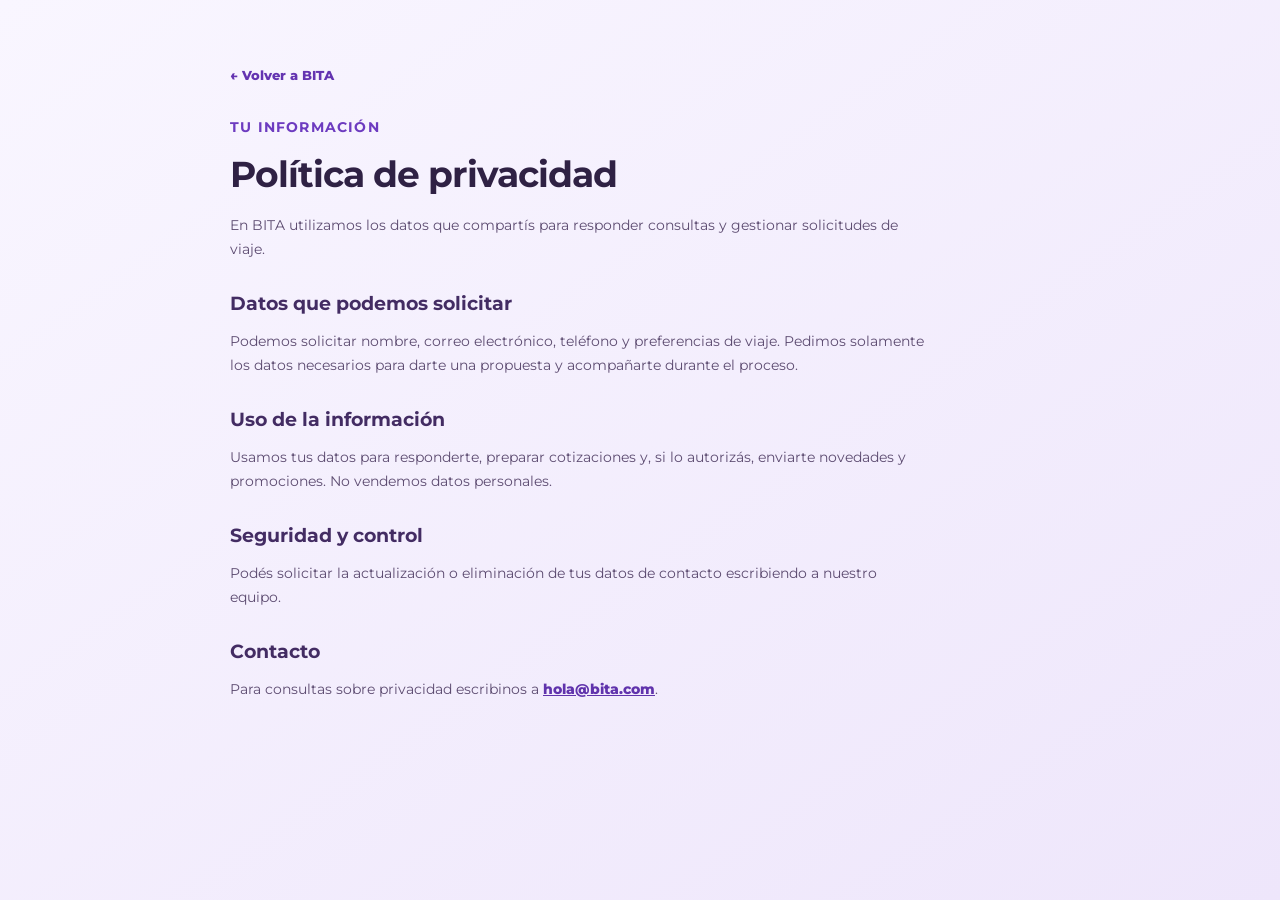
==== privacidad.html @ 4bf78647 "Add files via upload" ====
<!DOCTYPE html>
<html lang="es">
<head>
  <meta charset="UTF-8">
  <meta name="viewport" content="width=device-width, initial-scale=1.0">
  <meta name="description" content="Política de privacidad de BITA Turismo.">
  <title>Política de privacidad | BITA Turismo</title>
  <link rel="preconnect" href="https://fonts.googleapis.com">
  <link rel="preconnect" href="https://fonts.gstatic.com" crossorigin>
  <link href="https://fonts.googleapis.com/css2?family=Montserrat:wght@400;500;600;700;800&display=swap" rel="stylesheet">
  <link rel="stylesheet" href="css/estilos.css">
</head>
<body class="pagina-legal">
  <main class="contenedor contenido-legal">
    <a class="volver-inicio" href="index.html">← Volver a BITA</a>
    <p class="etiqueta">Tu información</p>
    <h1>Política de privacidad</h1>
    <p>En BITA utilizamos los datos que compartís para responder consultas y gestionar solicitudes de viaje.</p>
    <h2>Datos que podemos solicitar</h2>
    <p>Podemos solicitar nombre, correo electrónico, teléfono y preferencias de viaje. Pedimos solamente los datos necesarios para darte una propuesta y acompañarte durante el proceso.</p>
    <h2>Uso de la información</h2>
    <p>Usamos tus datos para responderte, preparar cotizaciones y, si lo autorizás, enviarte novedades y promociones. No vendemos datos personales.</p>
    <h2>Seguridad y control</h2>
    <p>Podés solicitar la actualización o eliminación de tus datos de contacto escribiendo a nuestro equipo.</p>
    <h2>Contacto</h2>
    <p>Para consultas sobre privacidad escribinos a <a href="mailto:hola@bita.com">hola@bita.com</a>.</p>
  </main>
</body>
</html>
---- css/estilos.css ----
:root { --violeta:#6343a6; --morado:#7d3fe9; --oscuro:#251a35; --blanco:#fff; --fondo:#f7f5fb; }
* { box-sizing:border-box; }
html { scroll-behavior:auto; }
body { margin:0; color:var(--oscuro); background:var(--fondo); font-family:"Montserrat",Arial,sans-serif; }
a { color:inherit; text-decoration:none; }
.contenedor { width:90%; max-width:1120px; margin:0 auto; }
.seccion{overflow:hidden}.boton{letter-spacing:.1px;box-shadow:0 5px 13px #3216571c}.boton-principal{box-shadow:0 8px 18px #2d146647}.boton:focus-visible,button:focus-visible,a:focus-visible,input:focus-visible,select:focus-visible{outline:3px solid #e1caff;outline-offset:3px}.encabezado-contenido{padding:0 2px}.marca-texto{text-shadow:3px 3px 0 #42296f}.hero-texto{color:#f1e9ff}.hero .boton{padding:16px 32px}.titulo-seccion{margin-bottom:36px}.titulo-seccion h2{font-weight:800}.tarjetas-destinos{gap:28px}.tarjeta-destino{border-width:4px}.tarjeta-destino .info-destino{min-height:187px;display:flex;flex-direction:column}.tarjeta-destino .acciones-tarjeta{margin-top:auto}.chip{box-shadow:0 3px 8px #2d174540}.paquete-info{min-height:262px;display:flex;flex-direction:column}.paquete-pie{margin-top:auto}.boton-agregar{box-shadow:0 5px 12px #32165732}.beneficios{position:relative;overflow:hidden}.beneficios:before{position:absolute;right:-18px;top:-19px;content:'✦';font-size:72px;color:#d9c0ff}.beneficios h3,.beneficios p,.beneficios ul,.beneficios button{position:relative}.ficha-cabecera strong{padding:6px 10px;border-radius:16px;background:#ffffff1c}.detalle-ficha ul li::marker{color:#dfcaff}.nosotros{border-top:1px solid #eee7f8;border-bottom:1px solid #eee7f8}.numeros p{padding-left:12px;border-left:2px solid #b486ff}.resenas{position:relative}.lista-resenas article{border:1px solid #e9def9}.lista-resenas article:first-letter{font-size:20px}.preguntas{border:1px solid #e5dbf0;border-radius:12px;overflow:hidden;background:#fff;box-shadow:0 8px 22px #3216570d}.pregunta{padding:19px 21px}.pregunta+p{padding:0 21px 18px}.comparador,.mapa{border:1px solid #e7ddf5}.mapa{background:linear-gradient(145deg,#fff,#f0e6ff)}.mapa:before{display:block;margin-bottom:10px;content:'⌁  ✦  ◌  ◍';color:#8f56e1;letter-spacing:12px}.pie-superior{padding:33px 0}.pie-inferior{border-top:1px solid #ffffff24}.modal-contenido,.buscador-contenido,.auth-contenido{border:1px solid #ffffff}.carrito-encabezado h2{letter-spacing:-.5px}.cantidad button{font-weight:800}.aviso{border:1px solid #b889ff;background:#281844ef}.nav-movil{backdrop-filter:blur(8px)}
.encabezado { background:linear-gradient(100deg,#4d337f,#6e42ad); color:var(--blanco); border-bottom:5px solid #a25cff; box-shadow:0 3px 14px #29144842; }
.encabezado-contenido { min-height:122px; display:flex; align-items:center; justify-content:space-between; }
.marca { width:100%; display:flex; align-items:center; justify-content:space-between; }
.icono-cabecera { width:106px; min-height:77px; padding:7px 6px; border:1px solid #ffffff34; border-radius:13px; color:#fff; background:#251d35; font-family:inherit; cursor:pointer; box-shadow:inset 0 0 0 1px #00000026,0 5px 12px #1d102e45; }
.icono-cabecera > span { display:block; font-size:47px; line-height:47px; }.icono-cabecera small { display:block; margin-top:5px; color:#e5d6ff; font-size:10px; font-weight:800; letter-spacing:.3px; }.avion > span { transform:rotate(-16deg); }.valija > span { color:#b78bff; }
.marca-texto { display:flex; align-items:center; gap:20px; font-family:"Press Start 2P",monospace; font-size:46px; letter-spacing:2px; }
.marca-texto i { width:34px; height:4px; display:block; background:#191426; }
.menu-principal { display:none; }
.boton-menu { display:none; border:0; background:transparent; color:#fff; font-size:25px; cursor:pointer; }
.acciones-cuenta { position:absolute; right:5%; display:flex; gap:9px; align-items:center; }
.boton-cuenta, .boton-carrito { border:1px solid #ffffff87; border-radius:20px; padding:8px 12px; background:#ffffff18; color:#fff; font-family:inherit; font-size:12px; font-weight:700; cursor:pointer; }
.boton-carrito { font-size:16px; }
.boton-carrito span { display:inline-block; min-width:18px; margin-left:3px; padding:1px 4px; border-radius:10px; background:#fff; color:#573591; font-size:11px; }
.hero { padding:75px 0 70px; color:white; text-align:center; background:linear-gradient(110deg,#5b3a9c,#8240e9); }
.hero-contenido { max-width:740px; }
.etiqueta, .titulo-seccion p { margin:0 0 12px; font-weight:700; font-size:14px; letter-spacing:1.2px; text-transform:uppercase; }
.hero h1 { max-width:650px; margin:0 auto 17px; font-size:48px; line-height:1.13; }
.hero h1 span { color:#dec9ff; }
.hero-texto { max-width:620px; margin:0 auto 28px; line-height:1.7; }
.boton { display:inline-block; padding:14px 28px; border-radius:30px; font-weight:700; }
.boton-principal { background:#fff; color:#6836be; }
.seccion { padding:70px 0; }
.titulo-seccion { margin-bottom:30px; text-align:center; }
.titulo-seccion p { color:var(--morado); }
.titulo-seccion h2 { margin:0; font-size:32px; }
.barra-herramientas { display:flex; justify-content:center; align-items:center; flex-wrap:wrap; gap:10px; margin:-5px 0 30px; }
.filtro, .boton-favoritos { border:1px solid #d8caef; border-radius:22px; padding:9px 16px; background:#fff; color:#5d35a4; font-family:inherit; font-weight:700; cursor:pointer; }
.filtro.activo { background:#6f3ec7; color:#fff; border-color:#6f3ec7; }
.boton-favoritos { margin-left:8px; background:#f1e9ff; }
.boton-favoritos span { display:inline-block; min-width:19px; padding:1px 5px; border-radius:12px; background:#6f3ec7; color:#fff; }
.tarjetas-destinos { display:flex; flex-wrap:wrap; gap:24px; justify-content:center; }
.tarjeta-destino { width:calc(33.333% - 16px); overflow:hidden; border:5px solid var(--morado); border-radius:10px; background:var(--morado); color:#fff; box-shadow:0 8px 18px #27154a26; }
.imagen-destino { height:195px; padding:12px; display:flex; justify-content:flex-end; align-items:flex-start; background-size:cover; background-position:center; }
.polonia .imagen-destino, .ficha-polonia .foto-ficha { background-image:linear-gradient(#ffffff18,#00000012),url('https://images.unsplash.com/photo-1580655653885-65763b2597d0?auto=format&fit=crop&w=900&q=85'); }
.bolivia .imagen-destino, .ficha-bolivia .foto-ficha { background-image:linear-gradient(#ffffff12,#0000002b),url('https://images.unsplash.com/photo-1641755222059-8086a4f8c850?auto=format&fit=crop&w=1200&q=85'); }
.suiza .imagen-destino { background-image:linear-gradient(#00000012,#00000035),url('https://images.unsplash.com/photo-1530789253388-582c481c54b0?auto=format&fit=crop&w=900&q=85'); }
.japon .imagen-destino { background-image:url('https://images.unsplash.com/photo-1493976040374-85c8e12f0c0e?auto=format&fit=crop&w=900&q=85'); }.brasil .imagen-destino { background-image:url('https://images.unsplash.com/photo-1483729558449-99ef09a8c325?auto=format&fit=crop&w=900&q=85'); }.italia .imagen-destino { background-image:url('https://images.unsplash.com/photo-1520175480921-4edfa2983e0f?auto=format&fit=crop&w=900&q=85'); }.mexico .imagen-destino { background-image:url('https://images.unsplash.com/photo-1512813195386-6cf811ad3542?auto=format&fit=crop&w=900&q=85'); }.egipto .imagen-destino { background-image:url('https://images.unsplash.com/photo-1539650116574-75c0c6d73f6e?auto=format&fit=crop&w=900&q=85'); }.australia .imagen-destino { background-image:url('https://images.unsplash.com/photo-1523482580672-f109ba8cb9be?auto=format&fit=crop&w=900&q=85'); }
.tailandia .imagen-destino{background-image:url('https://images.unsplash.com/photo-1528181304800-259b08848526?auto=format&fit=crop&w=900&q=85')}.corea .imagen-destino{background-image:url('https://images.unsplash.com/photo-1538485399081-7c8979d311cc?auto=format&fit=crop&w=900&q=85')}.marruecos .imagen-destino{background-image:url('https://images.unsplash.com/photo-1548013146-72479768bada?auto=format&fit=crop&w=900&q=85')}.kenia .imagen-destino{background-image:url('https://images.unsplash.com/photo-1516426122078-c23e76319801?auto=format&fit=crop&w=900&q=85')}.nueva-zelanda .imagen-destino{background-image:url('https://images.unsplash.com/photo-1469521669194-babb45599def?auto=format&fit=crop&w=900&q=85')}
.chip { padding:5px 9px; border-radius:13px; background:#ffffffdf; color:#5d30a6; font-size:11px; font-weight:800; }
.info-destino { padding:17px 16px 18px; }
.info-destino h3 { margin:0 0 8px; font-size:20px; }
.info-destino p { min-height:38px; margin:0 0 16px; font-size:13px; line-height:1.45; }
.info-destino span { font-size:14px; font-weight:700; }
.info-destino > span { display:inline-block; padding:5px 9px; border-radius:14px; background:#ffffff18; }
.acciones-tarjeta { display:flex; justify-content:space-between; align-items:center; margin-top:16px; }
.detalle { border:0; padding:0; color:#fff; background:transparent; font-family:inherit; font-weight:800; cursor:pointer; }
.corazon { width:31px; height:31px; border:1px solid #ffffffa8; border-radius:50%; color:#fff; background:#ffffff18; font-size:21px; line-height:20px; cursor:pointer; }
.corazon.seleccionado { color:#ffcee3; }
.tarjeta-destino.oculta { display:none; }
.enlace-viajes { display:block; width:max-content; margin:32px auto 0; color:#6630bf; font-weight:800; }
.enlace-viajes span { margin-left:8px; font-size:22px; }
.viajes { background:var(--violeta); }
.titulo-claro p, .titulo-claro h2 { color:white; }
.ficha-viaje { display:flex; max-width:950px; min-height:280px; margin:0 auto 16px; background:#7b3fe5; color:#fff; }
.foto-ficha { width:34%; background-position:center; background-size:cover; }
.detalle-ficha { width:66%; padding:27px 32px; }
.ficha-cabecera { display:flex; justify-content:space-between; gap:15px; align-items:baseline; border-bottom:1px solid #ffffff75; }
.ficha-cabecera h3 { margin:0 0 11px; font-size:24px; }
.ficha-cabecera strong { white-space:nowrap; font-size:19px; }
.detalle-ficha p { margin:16px 0 12px; font-size:14px; line-height:1.55; }
.detalle-ficha ul { display:flex; flex-wrap:wrap; margin:0 0 20px; padding-left:18px; font-size:12px; gap:8px 25px; }
.boton-claro { padding:10px 20px; background:#fff; color:#6733bb; font-size:13px; }
.consultar { border:0; cursor:pointer; font-family:inherit; }
.paquetes { background:#fff; }
.paquetes-contenido { display:flex; align-items:stretch; gap:22px; }
.paquete { width:31%; min-width:0; overflow:hidden; border-radius:12px; background:#7540d4; color:#fff; box-shadow:0 8px 22px #27154a24; }
.paquete-foto { height:175px; padding:12px; display:flex; justify-content:flex-end; align-items:flex-start; background-size:cover; background-position:center; }
.paquete-poland .paquete-foto { background-image:linear-gradient(135deg,#3e1a80aa,#9655df55),url('https://images.unsplash.com/photo-1526129318478-62ed807ebdf9?auto=format&fit=crop&w=800&q=85'); }
.paquete-spain .paquete-foto { background-image:linear-gradient(#00000010,#00000040),url('https://images.unsplash.com/photo-1543783207-ec64e4d95325?auto=format&fit=crop&w=800&q=85'); }
.paquete-info { padding:20px; }
.paquete-destino { margin:0 0 7px; color:#e3cfff; font-size:10px; font-weight:800; letter-spacing:1px; }
.paquete h3 { margin:0 0 8px; font-size:21px; }
.paquete-info > p:not(.paquete-destino) { min-height:38px; margin:0; font-size:12px; line-height:1.5; }
.paquete-pie { display:flex; align-items:end; gap:7px; margin:17px 0; }
.paquete-pie strong { font-size:20px; }
.paquete-pie span { padding-bottom:3px; font-size:10px; }
.boton-agregar { width:100%; padding:11px; border:0; border-radius:22px; color:#6033ac; background:#fff; font-family:inherit; font-size:12px; font-weight:800; cursor:pointer; }
.beneficios { width:31%; padding:25px; border:1px solid #e2d8f3; border-radius:12px; background:#f8f5ff; }
.beneficios h3 { margin:0 0 10px; font-size:20px; }
.beneficios p { margin:0; font-size:12px; line-height:1.55; }
.beneficios ul { margin:20px 0; padding:0; list-style:none; font-size:12px; font-weight:600; line-height:2; }
.enlace-asistencia { padding:0; border:0; color:#6738bd; background:transparent; font-family:inherit; font-size:12px; font-weight:800; text-decoration:underline; cursor:pointer; }
.nosotros { background:#fff; }
.nosotros-contenido { display:flex; align-items:center; justify-content:space-between; gap:55px; }
.nosotros h2 { max-width:560px; margin:0; font-size:28px; line-height:1.3; }
.numeros { display:flex; gap:25px; }
.numeros p { width:105px; margin:0; font-size:11px; line-height:1.5; }
.numeros b { display:block; color:var(--morado); font-size:23px; }
footer { background:#5c3ba1; color:#fff; }
.pie-superior { display:flex; justify-content:space-between; padding:28px 0; }
.pie-superior a { font-size:20px; font-weight:700; }
.pie-superior span { margin-left:7px; font-size:15px; }
.pie-inferior { background:#301c57; font-size:11px; }
.pie-inferior .contenedor { min-height:52px; display:flex; justify-content:space-between; align-items:center; }
.pie-inferior p { margin:0; }
.pie-inferior a { margin-left:20px; }
.buscador-panel, .modal { position:fixed; inset:0; z-index:10; display:none; align-items:center; justify-content:center; padding:24px; background:#211333cc; }
.buscador-panel.abierto, .modal.abierto { display:flex; }
.buscador-contenido, .modal-contenido { position:relative; width:100%; max-width:520px; padding:42px; border-radius:16px; background:#fff; box-shadow:0 20px 50px #120c1f66; }
.buscador-contenido h2, .modal-contenido h2 { margin:0 0 25px; font-size:29px; }
.buscador-contenido .etiqueta, .modal-contenido .etiqueta { color:#7740d6; }
.cerrar-panel { position:absolute; top:12px; right:16px; border:0; background:transparent; color:#563182; font-size:31px; cursor:pointer; }
#form-busqueda { display:flex; flex-direction:column; gap:9px; }
#form-busqueda label { margin-top:4px; font-size:13px; font-weight:800; }
#form-busqueda input, #form-busqueda select { width:100%; padding:13px; border:1px solid #cfc2e3; border-radius:7px; color:#322348; font:inherit; }
#form-busqueda .boton { margin-top:12px; border:0; background:#6d38ce; color:#fff; cursor:pointer; font:inherit; }
.resultado { margin:19px 0 0; color:#6534bd; font-size:13px; font-weight:600; line-height:1.5; }
.modal-contenido p:not(.etiqueta) { margin:0 0 25px; line-height:1.65; }
.boton-modal { border:0; background:#6d38ce; color:#fff; cursor:pointer; font:inherit; }
.aviso { position:fixed; right:20px; bottom:20px; z-index:20; max-width:330px; padding:15px 18px; border-radius:8px; background:#281844; color:#fff; box-shadow:0 8px 20px #0004; display:none; font-size:13px; line-height:1.45; }
.aviso.visible { display:block; }
.carrito { position:fixed; z-index:30; top:0; right:0; display:none; width:430px; max-width:100%; min-height:100vh; padding:28px; background:#fff; box-shadow:-10px 0 30px #160b2680; }
.carrito.abierto { display:flex; flex-direction:column; }
.carrito-encabezado { position:relative; padding-bottom:18px; border-bottom:1px solid #e8e0f2; }
.carrito-encabezado .etiqueta { color:#7341ca; }
.carrito h2 { margin:0; font-size:26px; }
.items-carrito { flex:1; overflow:auto; padding:15px 0; }
.item-carrito { display:flex; justify-content:space-between; gap:10px; padding:16px 0; border-bottom:1px solid #eee8f5; }
.item-carrito h3 { margin:0 0 6px; font-size:15px; }
.item-carrito p { margin:0 0 12px; color:#725b92; font-size:11px; }
.cantidad { display:flex; align-items:center; gap:11px; }
.cantidad button { width:25px; height:25px; border:1px solid #d6c9e6; border-radius:50%; color:#5f35a6; background:#fff; font-size:17px; cursor:pointer; }
.cantidad span { min-width:12px; text-align:center; font-size:13px; font-weight:800; }
.eliminar-item { width:27px; height:27px; border:0; border-radius:50%; color:#a11919; background:#ffe7e7; font-size:19px; cursor:pointer; }
.carrito-vacio { padding:70px 20px; color:#725b92; text-align:center; }
.carrito-vacio span { font-size:45px; }.carrito-vacio h3 { color:#322348; }.carrito-vacio p { font-size:12px; line-height:1.5; }
.carrito-resumen { border-top:1px solid #ded3ed; padding-top:18px; }
.carrito-resumen p, .carrito-resumen > div { display:flex; justify-content:space-between; margin:0 0 11px; font-size:13px; }.carrito-resumen > div { margin-top:16px; font-size:17px; }.carrito-resumen strong { color:#5e31ac; }
.boton-checkout { width:100%; margin-top:12px; border:0; color:#fff; background:#6f3bc9; font-family:inherit; cursor:pointer; }.vaciar-carrito { display:block; width:100%; margin-top:11px; border:0; color:#a03535; background:transparent; font-family:inherit; font-size:12px; cursor:pointer; }
.modal-auth { position:fixed; z-index:40; inset:0; display:none; align-items:center; justify-content:center; padding:20px; background:#211333cc; }.modal-auth.abierto { display:flex; }
.auth-contenido { position:relative; width:100%; max-width:460px; padding:30px; border-radius:15px; background:#fff; }.pestanas-auth { display:flex; margin:-30px -30px 26px; border-bottom:1px solid #e7ddf1; }.pestana { width:50%; padding:17px; border:0; color:#725b92; background:#fff; font-family:inherit; font-weight:800; cursor:pointer; }.pestana.activa { color:#6335b5; border-bottom:3px solid #6335b5; }
.form-auth { display:flex; flex-direction:column; gap:8px; }.form-auth h2 { margin:0; font-size:24px; }.form-auth p { margin:0 0 10px; color:#725b92; font-size:12px; line-height:1.5; }.form-auth label { margin-top:4px; font-size:12px; font-weight:800; }.form-auth input,.form-auth select { padding:12px; border:1px solid #d5c8e5; border-radius:7px; background:#fff; font:inherit; }.form-auth .boton { margin-top:12px; }.form-auth.oculto { display:none; }.checkbox { display:flex; align-items:center; gap:7px; color:#684f89; font-weight:500 !important; }.checkbox input { width:auto; }.link-form { margin:7px auto 0; border:0; color:#6535b4; background:transparent; font-family:inherit; font-size:12px; text-decoration:underline; cursor:pointer; }
.control-header{border:0;color:#fff;background:transparent;font-weight:800;cursor:pointer}.filtros-avanzados,.oferta-contenido,.lista-resenas{display:flex;gap:15px}.filtros-avanzados{justify-content:center;flex-wrap:wrap;margin:-8px 0 25px}.filtros-avanzados label{font-size:11px;font-weight:700}.filtros-avanzados select{display:block;margin-top:4px;padding:7px;border:1px solid #d9cdea;border-radius:5px;background:#fff;font:inherit;font-size:11px}.ofertas{padding:40px 0;color:#fff;background:#2e1b54}.oferta-contenido{align-items:center;justify-content:space-between}.oferta-contenido h2{margin:0;font-size:26px}.reloj{color:#e7d4ff;font-size:30px;font-weight:800;text-align:center}.reloj small{display:block;font-size:8px}.lista-resenas article{width:33%;padding:22px;border-radius:10px;background:#fff;color:#6d38c9;box-shadow:0 5px 14px #31204812}.lista-resenas p{color:#382651;font-size:13px;line-height:1.5}.lista-resenas strong{font-size:11px}.preguntas{max-width:760px;margin:auto}.pregunta{width:100%;display:flex;justify-content:space-between;padding:17px 0;border:0;border-bottom:1px solid #ded3eb;background:#fff;font:inherit;font-weight:800;text-align:left;cursor:pointer}.pregunta span{font-size:22px;color:#6f3bc9}.pregunta+p{display:none;margin:0;padding:0 0 17px;color:#695881;font-size:13px}.pregunta+p.visible{display:block}.panel-cuenta,.chat{position:fixed;z-index:35;display:none;background:#fff;box-shadow:0 8px 30px #21133475}.panel-cuenta{top:0;right:0;width:380px;max-width:100%;min-height:100vh;padding:34px}.panel-cuenta.abierto,.chat.abierto{display:block}.tabs-cuenta{display:flex;gap:8px;margin:20px 0}.tabs-cuenta button{padding:8px;border:1px solid #d9cdea;background:#fff;color:#6436b1;font:inherit;font-size:11px;cursor:pointer}.chat-boton{position:fixed;z-index:20;right:21px;bottom:78px;padding:13px;border:0;border-radius:24px;background:#6a38c6;color:#fff;font:inherit;font-weight:800;cursor:pointer}.chat{right:20px;bottom:20px;width:320px;max-width:calc(100% - 40px)}.chat-top{display:flex;justify-content:space-between;padding:14px;background:#5f35af;color:#fff;font-weight:800}.chat-top button,#form-chat button{border:0;background:transparent;color:#fff;cursor:pointer}.chat-mensajes{height:180px;padding:14px;overflow:auto;background:#f8f6fc}.chat-mensajes p{max-width:85%;padding:9px;border-radius:8px;background:#eee7fa;font-size:11px}.chat-mensajes .mensaje-propio{margin-left:auto;color:#fff;background:#7040ca}#form-chat{display:flex;padding:10px;gap:7px}#form-chat input{flex:1;min-width:0;padding:8px;border:1px solid #dacdea}#form-chat button{padding:8px;background:#6f3bc9}.modo-oscuro{background:#17121f;color:#eee9f8}.modo-oscuro .destacados,.modo-oscuro .nosotros,.modo-oscuro .paquetes,.modo-oscuro .faq,.modo-oscuro .pregunta{background:#20182b}.modo-oscuro .titulo-seccion h2{color:#fff}
@media (max-width:760px) { .encabezado-contenido { min-height:91px; position:relative; } .avion { font-size:42px; } .valija { width:66px; height:54px; font-size:37px; line-height:38px; } .marca-texto { gap:9px; font-size:26px; } .marca-texto i { width:13px; height:3px; } .acciones-cuenta { right:45px; }.boton-cuenta { display:none; }.boton-menu { display:block; position:absolute; right:0; top:32px; } .menu-principal { position:absolute; z-index:5; top:91px; right:0; width:170px; padding:10px; background:#41276f; } .menu-principal.abierto { display:flex; flex-direction:column; } .menu-principal a { padding:11px; color:#fff; font-size:13px; font-weight:700; } .hero { padding:54px 0; } .hero h1 { font-size:35px; } .seccion { padding:52px 0; } .tarjetas-destinos, .paquetes-contenido { flex-direction:column; align-items:center; } .tarjeta-destino, .paquete, .beneficios { width:100%; max-width:390px; } .imagen-destino { height:210px; } .ficha-viaje { flex-direction:column; } .foto-ficha, .detalle-ficha { width:100%; } .foto-ficha { height:205px; } .detalle-ficha { padding:23px; } .ficha-cabecera { display:block; } .ficha-cabecera strong { display:block; margin-bottom:10px; } .nosotros-contenido, .numeros { flex-direction:column; gap:25px; } .numeros { gap:14px; } .numeros p { width:auto; } .pie-superior { flex-direction:column; gap:16px; } .pie-inferior .contenedor { padding:14px 0; flex-direction:column; align-items:flex-start; gap:10px; } .pie-inferior a { margin:0 18px 0 0; } .buscador-contenido, .modal-contenido, .auth-contenido { padding:35px 24px 26px; } .pestanas-auth { margin:-35px -24px 24px; } }
.boton-cuenta{border:1px solid #ffffff8c;border-radius:22px;padding:10px 15px;background:#ffffff12;color:#fff;font-family:inherit;font-size:12px;font-weight:800;cursor:pointer}.usuario-icono{color:#d6bbff}.selector-moneda{display:flex;flex-direction:column;align-items:flex-start;padding:5px 9px;border:1px solid #ffffff57;border-radius:8px;color:#fff;background:#432b70;font-family:inherit;cursor:pointer}.selector-moneda span{font-size:8px;color:#d5c2f8}.selector-moneda b{font-size:12px}.valija{padding-top:12px}.valija .asa-valija{width:34px;height:13px;margin:0 auto -2px;border:5px solid #9c68ed;border-bottom:0;border-radius:7px 7px 0 0}.valija .cuerpo-valija{width:76px;height:45px;margin:auto;overflow:hidden;border-radius:5px;background:#111018;color:#a06aef;font-size:41px;line-height:46px}.valija small{margin-top:3px}.valija small b{padding:1px 4px;border-radius:9px;color:#251a35;background:#fff}
.explorar{background:#f7f2ff}.herramientas-viaje{display:flex;gap:22px;max-width:850px;margin:auto}.comparador,.mapa{width:50%;padding:25px;border-radius:14px;background:#fff;box-shadow:0 8px 22px #34204d16}.comparador h3,.mapa h3{margin-top:0}.comparador select{width:100%;margin:0 0 10px;padding:11px;border:1px solid #dbcdf0;border-radius:7px;background:#fff;font:inherit}.comparador .boton,.mapa .boton{margin-top:8px;border:0}.comparador p,.mapa p{min-height:35px;color:#705c8b;font-size:12px;line-height:1.5}.newsletter{padding:30px 0;background:#43246f}.newsletter .contenedor{display:flex;align-items:center;justify-content:space-between;gap:25px}.newsletter h2{margin:0;font-size:23px}.newsletter .etiqueta{margin-bottom:6px}.newsletter form{display:flex;gap:8px}.newsletter input{min-width:245px;padding:12px;border:0;border-radius:7px;font:inherit}.newsletter button{padding:12px 16px;border:0;border-radius:7px;color:#5a319b;background:#fff;font:inherit;font-weight:800;cursor:pointer}@media(max-width:760px){.herramientas-viaje,.newsletter .contenedor{flex-direction:column}.comparador,.mapa{width:100%}.newsletter form{width:100%;flex-direction:column}.newsletter input{min-width:0;width:100%}}
.nav-movil{display:none}@media(max-width:760px){body{padding-bottom:65px}.nav-movil{position:fixed;z-index:25;right:0;bottom:0;left:0;display:flex;justify-content:space-around;padding:8px 4px;background:#301c57;color:#fff;box-shadow:0 -4px 15px #190d2f45}.nav-movil a,.nav-movil button{display:flex;flex-direction:column;align-items:center;gap:2px;border:0;color:#fff;background:transparent;font:inherit;font-size:18px}.nav-movil span{font-size:9px}.acciones-cuenta{right:14px;bottom:142px}.chat-boton{right:14px;bottom:78px}}
.confirmacion{text-align:center}.check-confirmacion{width:64px;height:64px;margin:0 auto 18px;border-radius:50%;background:#e8d8ff;color:#6d35c5;font-size:38px;font-weight:800;line-height:64px}.confirmacion h2{margin:8px 0 12px}.confirmacion p:not(.etiqueta){color:#695783;font-size:13px;line-height:1.6}.comparador #resultado-comparador{padding:10px 12px;border-radius:7px;background:#f6f0ff;color:#543785}.form-auth input[type="date"]{color:#5c4280}.form-auth select:invalid{color:#826e9f}@media(max-width:760px){.checkout .auth-contenido{max-height:88vh;overflow:auto}.carrito{width:100%;padding:20px}.filtros-avanzados label{width:47%}.filtros-avanzados select{width:100%}}
.destacados .tarjetas-destinos{align-items:stretch}.destacados .tarjeta-destino{background:linear-gradient(145deg,#7942db,#6230bb)}.destacados .tarjeta-destino h3{font-size:19px}.destacados .imagen-destino{height:185px}.barra-herramientas{padding:11px;border:1px solid #e7ddf3;border-radius:15px;background:#fff;box-shadow:0 5px 14px #3d1d6410}
.acciones-cuenta{position:fixed;z-index:28;right:20px;bottom:78px;display:flex;flex-direction:column;align-items:stretch;gap:8px;padding:9px;border:1px solid #cbb3f1;background:#3a2362e8;border-radius:18px;box-shadow:0 10px 28px #24133e75}.acciones-cuenta .selector-moneda,.acciones-cuenta .boton-cuenta,.acciones-cuenta .control-header{min-width:112px;border:1px solid #ffffff38;border-radius:12px;background:#ffffff12;color:#fff;box-shadow:none}.acciones-cuenta .selector-moneda{flex-direction:row;justify-content:space-between;align-items:center;padding:9px 11px}.acciones-cuenta .selector-moneda span{font-size:11px}.acciones-cuenta .selector-moneda b{padding:3px 7px;border-radius:6px;background:#fff;color:#5b329f}.acciones-cuenta .control-header{height:36px;font-size:17px;cursor:pointer}.acciones-cuenta .boton-cuenta{padding:10px 11px;text-align:left}.chat-boton{right:20px;bottom:20px;width:130px;border:1px solid #cbb3f1;background:#5c35a7;box-shadow:0 10px 28px #24133e75}.chat-boton:before{content:'✦';margin-right:7px;color:#f0d8ff}.carrito{border-left:6px solid #8d50e7}.carrito-encabezado{padding:9px 4px 20px}.items-carrito{padding:18px 4px}.item-carrito{padding:17px 12px;border:1px solid #e7ddf2;border-radius:10px;background:#fbf9ff;box-shadow:0 3px 10px #311d500d}.item-carrito+.item-carrito{margin-top:12px}.carrito-resumen{padding:20px 6px 5px;background:linear-gradient(#fff,#f4edff)}.boton-checkout{background:linear-gradient(100deg,#6334b4,#8647df);box-shadow:0 5px 12px #5d32ad3d}.hero{background-image:linear-gradient(105deg,#321b5de8,#6132acdc 53%,#3d206cc9),url('https://images.unsplash.com/photo-1469474968028-56623f02e42e?auto=format&fit=crop&w=1800&q=88');background-position:center;background-size:cover}.destacados{background:linear-gradient(180deg,#fff,#f8f4ff)}.paquetes{background:#fbf9ff}.seccion{position:relative}.titulo-seccion h2{letter-spacing:-.6px}.ficha-viaje{border-radius:12px;overflow:hidden;box-shadow:0 12px 28px #20113d3d}.ofertas{background:linear-gradient(100deg,#28184d,#6632bb,#2c1a52)}
.hero-contenido{position:relative;padding:18px 0}.hero-contenido:before,.hero-contenido:after{position:absolute;content:'✦';color:#e6d4ff75;font-size:25px}.hero-contenido:before{top:4px;left:3%}.hero-contenido:after{right:5%;bottom:10px}.titulo-seccion p{display:inline-block;padding:6px 11px;border-radius:18px;background:#eee4ff;color:#6c39bf}.titulo-claro p{background:#ffffff1c;color:#f1e8ff}.tarjeta-destino{box-shadow:0 10px 24px #42226b24}.imagen-destino{position:relative}.imagen-destino:after{position:absolute;right:0;bottom:0;left:0;height:35%;content:'';background:linear-gradient(transparent,#170d2d4f)}.chip{position:relative;z-index:1}.filtro,.boton-favoritos{box-shadow:0 3px 8px #351b5b12}.filtro.activo{box-shadow:0 5px 12px #5521ac45}.paquete{border:1px solid #d9c8f4}.beneficios{box-shadow:0 8px 20px #311d5014}.pie-superior a{padding:8px 12px;border-radius:8px}.pie-superior a:hover{background:#ffffff12}.form-auth input:focus,#form-busqueda input:focus,#form-busqueda select:focus{outline:3px solid #c9a8ff70;border-color:#7540d0}

/* Acceso a la cuenta */
#modal-auth { z-index:50; overflow-y:auto; }
#modal-auth .auth-contenido { display:grid; grid-template-columns:minmax(230px,.8fr) minmax(410px,1.2fr); width:min(900px,100%); max-width:900px; max-height:calc(100vh - 40px); padding:0; overflow:hidden; border-radius:20px; box-shadow:0 25px 70px #120b217a; }
.auth-presentacion { display:flex; flex-direction:column; justify-content:center; padding:42px 34px; color:#fff; background:linear-gradient(145deg,#321957,#7140bf 57%,#a45df2); }
.auth-presentacion > span { width:54px; height:54px; display:grid; place-items:center; margin-bottom:28px; border:1px solid #ffffff63; border-radius:17px; background:#ffffff19; font-size:26px; transform:rotate(-12deg); }
.auth-presentacion p { margin:0 0 12px; color:#e8d7ff; font-size:10px; font-weight:800; letter-spacing:1.5px; }
.auth-presentacion strong { font-size:27px; line-height:1.15; }
.auth-presentacion small { margin-top:19px; color:#f4edff; font-size:12px; line-height:1.65; }
.auth-formulario { max-height:calc(100vh - 40px); padding:32px 38px 24px; overflow-y:auto; background:#fff; }
#modal-auth .pestanas-auth { margin:0 0 24px; border:0; gap:7px; }
#modal-auth .pestana { width:auto; flex:1; padding:10px 8px; border:1px solid #e2d5f2; border-radius:9px; background:#faf8fe; color:#725c92; font-size:12px; }
#modal-auth .pestana.activa { border-color:#7040c7; color:#fff; background:#6b39bd; }
#modal-auth .form-auth { gap:7px; }
#modal-auth .form-auth h2 { margin:0; color:#2b1c41; font-size:26px; letter-spacing:-.6px; }
#modal-auth .form-auth > p:not(.etiqueta):not(.mensaje-auth):not(.cambio-auth) { margin:0 0 10px; color:#705c8b; font-size:12px; line-height:1.55; }
#modal-auth .form-auth label { color:#37244f; font-size:12px; }
#modal-auth .form-auth input { min-height:45px; padding:11px 12px; border-color:#d8cae9; }
#modal-auth .form-auth input::placeholder { color:#a191b7; }
#modal-auth .form-auth input:focus { outline:3px solid #c9a8ff70; border-color:#7540d0; }
.campo-clave { position:relative; }
.campo-clave input { width:100%; padding-right:78px !important; }
.ver-clave { position:absolute; top:50%; right:8px; padding:6px 7px; border:0; color:#6435ae; background:transparent; font-family:inherit; font-size:11px; font-weight:800; cursor:pointer; transform:translateY(-50%); }
.opciones-auth { display:flex; align-items:center; justify-content:space-between; gap:10px; margin:4px 0 3px; }
#modal-auth .checkbox { margin:0; color:#6f5d86; font-size:11px; font-weight:500 !important; line-height:1.4; }
#modal-auth .checkbox input { min-height:0; margin:0; accent-color:#6d38ce; }
#modal-auth .checkbox-legal { margin-top:5px; }
#modal-auth .checkbox a { color:#6032aa; font-weight:800; text-decoration:underline; }
.opcional { color:#816d99; font-weight:500; }
.ayuda-campo { margin:-2px 0 3px; color:#806b99; font-size:10px; line-height:1.4; }
.mensaje-auth { min-height:0; margin:0 !important; color:#705b89; font-size:11px !important; line-height:1.45 !important; }
.mensaje-auth.error { padding:9px 10px; border-radius:7px; color:#9b2525; background:#fff0f0; }
.mensaje-auth.exito { padding:9px 10px; border-radius:7px; color:#266c48; background:#ebf9f0; }
#modal-auth .form-auth .boton { min-height:45px; margin-top:8px; border-radius:8px; background:linear-gradient(105deg,#6233b5,#8546df); font-size:13px; font-weight:800; }
.cambio-auth { margin:4px 0 0 !important; color:#735e8f; font-size:11px !important; text-align:center; }
#modal-auth .link-form { padding:0; color:#6334b1; font-size:11px; font-weight:800; }
.seguridad-auth { display:flex; align-items:center; justify-content:center; gap:6px; margin:19px 0 0; color:#806c98; font-size:10px; text-align:center; }
.seguridad-auth span { color:#7140c8; font-size:14px; }

@media (max-width:760px) {
  #modal-auth { align-items:flex-start; padding:16px; }
  #modal-auth .auth-contenido { display:block; max-height:none; margin:auto 0; border-radius:16px; }
  .auth-presentacion { display:none; }
  .auth-formulario { max-height:none; padding:30px 23px 21px; overflow:visible; }
  #modal-auth .form-auth h2 { font-size:24px; }
  .opciones-auth { align-items:flex-start; flex-direction:column; }
}

/* Solicitud de reserva */
.checkout { z-index:51; overflow-y:auto; }
.checkout .checkout-contenido { width:min(760px,100%); max-width:760px; max-height:calc(100vh - 40px); padding:34px 36px 28px; overflow-y:auto; border:1px solid #fff; border-radius:18px; box-shadow:0 25px 70px #120b217a; }
.checkout-cabecera { padding-right:35px; }
.checkout-cabecera .etiqueta { margin:0 0 7px; color:#7040c8; }
.checkout-cabecera h2 { margin:0; color:#2c1d43; font-size:27px; letter-spacing:-.6px; }
.checkout-cabecera > p:not(.etiqueta) { margin:9px 0 0; color:#705d89; font-size:12px; line-height:1.55; }
.pasos-checkout { display:flex; gap:12px; margin:22px 0; padding:0; list-style:none; color:#9684ab; font-size:10px; font-weight:800; }
.pasos-checkout li { display:flex; align-items:center; gap:6px; }
.pasos-checkout span { width:20px; height:20px; display:grid; place-items:center; border:1px solid #d9cce9; border-radius:50%; background:#fff; font-size:10px; }
.pasos-checkout .activo { color:#6133ae; }.pasos-checkout .activo span { border-color:#6d38ca; color:#fff; background:#6d38ca; }
.resumen-checkout { margin:0 0 23px; overflow:hidden; border:1px solid #e2d6f0; border-radius:11px; background:#fbf9fe; }
.resumen-checkout-titulo { display:flex; align-items:center; justify-content:space-between; padding:11px 14px; border-bottom:1px solid #ebe3f4; color:#4d356d; background:#f3edfb; font-size:12px; font-weight:800; }
.resumen-checkout-titulo b { color:#6d3abe; font-size:10px; }
.resumen-checkout-items { padding:2px 14px; }.resumen-checkout-items p { display:flex; justify-content:space-between; gap:16px; margin:10px 0; color:#4c3a63; font-size:11px; }.resumen-checkout-items p > span { display:flex; flex-direction:column; gap:3px; }.resumen-checkout-items small { color:#89799d; font-size:10px; }.resumen-checkout-items strong { white-space:nowrap; color:#443057; font-size:11px; }
.resumen-checkout-total { padding:10px 14px 12px; border-top:1px solid #ebe3f4; }.resumen-checkout-total p { display:flex; justify-content:space-between; margin:0 0 6px; color:#77658e; font-size:11px; }.resumen-checkout-total strong { color:#4a3860; }.resumen-checkout-total .total { margin:11px 0 0; padding-top:10px; border-top:1px dashed #dacbe9; color:#35234d; font-size:13px; font-weight:800; }.resumen-checkout-total .total strong { color:#6334b2; }
.aclaracion-checkout { display:block; padding:0 14px 13px; color:#806d96; font-size:9px; line-height:1.45; }
.checkout .form-auth { gap:10px; }.checkout fieldset { margin:0; padding:0; border:0; }.checkout legend { width:100%; margin:0 0 10px; padding-top:5px; color:#3a294f; font-size:13px; font-weight:800; }.checkout label { display:flex; flex-direction:column; gap:5px; color:#5b476f; font-size:11px; font-weight:700; }.checkout input,.checkout select,.checkout textarea { width:100%; padding:11px; border:1px solid #d7cae7; border-radius:7px; color:#332349; background:#fff; font:inherit; font-size:12px; }.checkout textarea { resize:vertical; }.checkout input:focus,.checkout select:focus,.checkout textarea:focus { outline:3px solid #c9a8ff70; border-color:#7540d0; }.campos-dobles { display:grid; grid-template-columns:1fr 1fr; gap:11px; margin-bottom:10px; }.checkout .checkbox { display:flex; flex-direction:row; align-items:flex-start; gap:8px; color:#705d87; font-size:10px; font-weight:500; line-height:1.45; }.checkout .checkbox input { width:auto; margin:1px 0 0; accent-color:#6d38ce; }.mensaje-checkout { min-height:0; margin:0; color:#a02020; font-size:11px; line-height:1.4; }.checkout .boton-modal { min-height:45px; margin-top:3px; border-radius:8px; background:linear-gradient(105deg,#6233b5,#8546df); font-size:13px; font-weight:800; }.checkout-ayuda { margin:2px 0 0; color:#7c6b91; font-size:10px; line-height:1.5; text-align:center; }.checkout-ayuda a { color:#6133ae; font-weight:800; text-decoration:underline; }
.lista-reservas { display:grid; gap:10px; }.reserva-cuenta { padding:12px; border:1px solid #e3d8f0; border-radius:9px; background:#fbf9fe; }.reserva-cuenta span { display:inline-block; margin-bottom:8px; padding:4px 7px; border-radius:10px; color:#6534b1; background:#ede3ff; font-size:9px; font-weight:800; }.reserva-cuenta h3 { margin:0 0 6px; color:#38264e; font-size:13px; }.reserva-cuenta p { margin:0 0 9px; color:#78678d; font-size:10px; line-height:1.45; }.reserva-cuenta strong { color:#6334b1; font-size:12px; }
@media (max-width:760px) { .checkout { align-items:flex-start; padding:16px; }.checkout .checkout-contenido { max-height:none; margin:auto 0; padding:29px 21px 23px; }.checkout-cabecera h2 { font-size:24px; }.pasos-checkout { justify-content:space-between; gap:5px; font-size:9px; }.pasos-checkout li { gap:4px; }.campos-dobles { grid-template-columns:1fr; gap:10px; } }

/* Tarjetas de destinos y detalles visuales */
.hero-contenido:before,.hero-contenido:after,.beneficios:before,.mapa:before,.chat-boton:before { display:none; content:none; }
.meta-destino { display:block; margin:9px 0 8px; color:#eadfff; font-size:10px; font-weight:700; letter-spacing:.2px; }
.acciones-tarjeta { display:grid; grid-template-columns:1fr auto auto; gap:8px; align-items:center; }
.comprar-destino { min-height:34px; padding:8px 10px; border:0; border-radius:8px; color:#6232b3; background:#fff; font-family:inherit; font-size:11px; font-weight:800; cursor:pointer; transition:transform .15s ease,background .15s ease; }
.comprar-destino:hover { background:#f0e6ff; transform:translateY(-1px); }
.detalle { min-height:34px; padding:7px 8px; border:1px solid #ffffff78; border-radius:8px; font-size:11px; }
.corazon { width:34px; height:34px; }
.tarjeta-destino { transition:transform .18s ease,box-shadow .18s ease; }.tarjeta-destino:hover { transform:translateY(-4px); box-shadow:0 16px 28px #42226b36; }
@media (max-width:760px) { .tarjeta-destino:hover { transform:none; }.acciones-tarjeta { grid-template-columns:1fr auto auto; } }

/* Páginas legales */
.pagina-legal { min-height:100vh; background:linear-gradient(145deg,#f9f6ff,#eee6fb); }
.contenido-legal { max-width:820px; padding:65px 0 80px; }
.volver-inicio { display:inline-block; margin-bottom:32px; color:#6434b1; font-size:13px; font-weight:800; }
.contenido-legal .etiqueta { color:#6d3bc0; }
.contenido-legal h1 { margin:7px 0 17px; color:#2f2144; font-size:36px; letter-spacing:-1px; }
.contenido-legal h2 { margin:30px 0 9px; color:#432c63; font-size:19px; }
.contenido-legal p { max-width:700px; color:#5d4c71; font-size:14px; line-height:1.75; }
.contenido-legal p a { color:#6033ac; font-weight:800; text-decoration:underline; }
@media (max-width:760px) { .contenido-legal { width:86%; padding:42px 0 60px; }.contenido-legal h1 { font-size:30px; } }
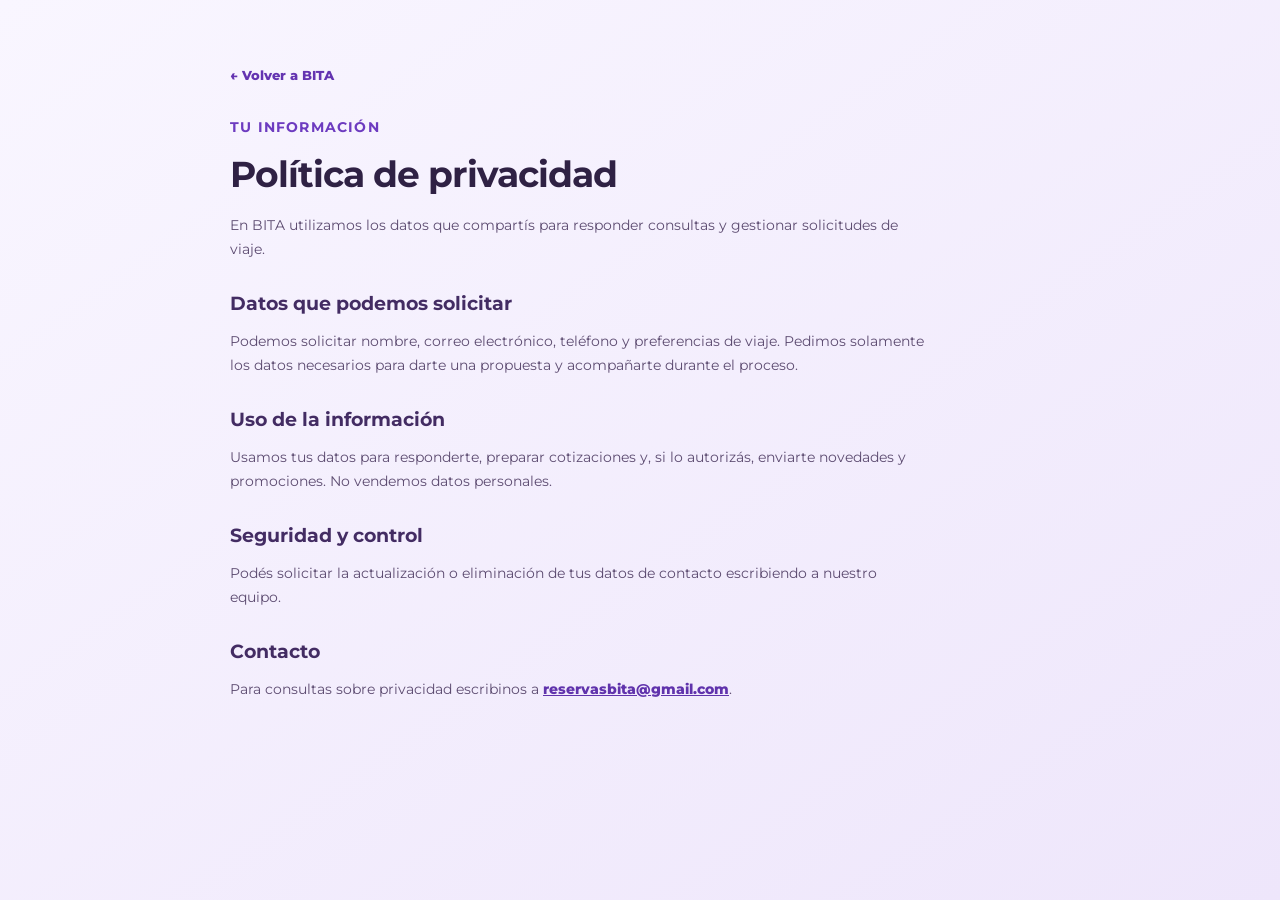
==== commit c97b20f7: "Update privacidad.html" ====
--- a/privacidad.html
+++ b/privacidad.html
@@ -23,7 +23,7 @@
     <h2>Seguridad y control</h2>
     <p>Podés solicitar la actualización o eliminación de tus datos de contacto escribiendo a nuestro equipo.</p>
     <h2>Contacto</h2>
-    <p>Para consultas sobre privacidad escribinos a <a href="mailto:hola@bita.com">hola@bita.com</a>.</p>
+    <p>Para consultas sobre privacidad escribinos a <a href="mailto:reservasbita@gmail.com">reservasbita@gmail.com</a>.</p>
   </main>
 </body>
 </html>
--- a/css/estilos.css
+++ b/css/estilos.css
@@ -236,3 +236,29 @@
 .contenido-legal p { max-width:700px; color:#5d4c71; font-size:14px; line-height:1.75; }
 .contenido-legal p a { color:#6033ac; font-weight:800; text-decoration:underline; }
 @media (max-width:760px) { .contenido-legal { width:86%; padding:42px 0 60px; }.contenido-legal h1 { font-size:30px; } }
+
+/* Buscador de viajes */
+.buscador-panel { z-index:52; overflow-y:auto; }
+.buscador-panel .buscador-mejorado { width:min(720px,100%); max-width:720px; max-height:calc(100vh - 36px); padding:34px 38px; overflow-y:auto; border-radius:19px; }
+.buscador-mejorado h2 { margin:0 0 8px; color:#2d1e43; font-size:28px; letter-spacing:-.7px; }
+.intro-buscador { margin:0 0 21px; color:#725f8b; font-size:12px; line-height:1.55; }
+.campo-busqueda { position:relative; }.campo-busqueda > span { position:absolute; top:50%; left:13px; color:#6d3cbe; font-size:20px; transform:translateY(-50%); }.buscador-mejorado #destino { padding-left:42px; padding-right:40px; }.limpiar-busqueda { position:absolute; top:50%; right:9px; width:28px; height:28px; border:0; border-radius:50%; color:#765b94; background:#f1ebfa; font-size:19px; line-height:1; cursor:pointer; transform:translateY(-50%); }
+.filtros-buscador { display:grid; grid-template-columns:1fr 1fr 1fr; gap:10px; margin-top:14px; }.filtros-buscador label { display:flex; flex-direction:column; gap:5px; color:#4d3965; font-size:11px !important; }.filtros-buscador select { padding:10px !important; font-size:11px !important; }
+.buscador-mejorado #form-busqueda .boton { min-height:44px; margin-top:18px; border-radius:8px; font-weight:800; }
+.sugerencias-busqueda { position:relative; z-index:2; display:grid; gap:4px; max-height:170px; overflow:auto; margin-top:4px; }.sugerencias-busqueda button { display:flex; align-items:center; justify-content:space-between; gap:12px; padding:9px 11px; border:1px solid #e6dcf2; border-radius:7px; color:#412a5d; background:#fff; font-family:inherit; text-align:left; cursor:pointer; }.sugerencias-busqueda button:hover { border-color:#a681dd; background:#f8f3ff; }.sugerencias-busqueda button span { font-size:12px; font-weight:800; }.sugerencias-busqueda button small { color:#745f91; font-size:10px; white-space:nowrap; }.sugerencias-busqueda > p { margin:4px 0; color:#7b6691; font-size:11px; }
+.busquedas-populares { display:flex; flex-wrap:wrap; align-items:center; gap:7px; margin:17px 0 0; color:#79668d; font-size:10px; }.busquedas-populares button { padding:5px 8px; border:1px solid #dfd2ee; border-radius:13px; color:#6534b0; background:#faf7ff; font-family:inherit; font-size:10px; font-weight:700; cursor:pointer; }
+.resultado-busqueda { margin-top:20px; }.titulo-resultados { display:flex; align-items:center; justify-content:space-between; margin:0 0 9px; color:#473061; font-size:12px; font-weight:800; }.titulo-resultados span { display:grid; place-items:center; min-width:21px; height:21px; padding:0 6px; border-radius:11px; color:#fff; background:#7040c8; font-size:10px; }.lista-resultados-busqueda { display:grid; gap:8px; }.lista-resultados-busqueda article { display:flex; align-items:center; justify-content:space-between; gap:13px; padding:12px; border:1px solid #e4d9f0; border-radius:9px; background:#fcfbfe; }.lista-resultados-busqueda strong { color:#39254f; font-size:12px; }.lista-resultados-busqueda p { margin:5px 0; color:#746188; font-size:10px; line-height:1.4; }.lista-resultados-busqueda small { color:#805fc0; font-size:10px; font-weight:700; }.lista-resultados-busqueda article > div:last-child { display:flex; flex-direction:column; align-items:flex-end; gap:8px; }.lista-resultados-busqueda b { color:#5c31a4; font-size:12px; white-space:nowrap; }.lista-resultados-busqueda button { padding:6px 8px; border:0; border-radius:6px; color:#fff; background:#6c3abe; font-family:inherit; font-size:10px; font-weight:800; cursor:pointer; }.sin-resultados { display:flex; flex-direction:column; gap:5px; padding:15px; border:1px dashed #cdb9e6; border-radius:8px; color:#654a80; background:#fbf8ff; font-size:11px; }.sin-resultados span { color:#856f9b; }
+
+/* Asistente de viajes */
+.chat { z-index:55; width:350px; overflow:hidden; border:1px solid #d9c9ed; border-radius:14px; box-shadow:0 18px 44px #21133450; }.chat-top { align-items:center; padding:13px 15px; background:linear-gradient(110deg,#482577,#7040bd); }.chat-top strong { display:block; font-size:13px; }.chat-top small { display:flex; align-items:center; gap:5px; margin-top:4px; color:#e9defb; font-size:9px; }.chat-top small span { width:6px; height:6px; border-radius:50%; background:#a9f1c5; }.chat-top button { font-size:23px; }.chat-mensajes { height:205px; padding:13px; background:#faf8fd; }.chat-mensajes p { margin:0 0 8px; padding:9px 10px; border-radius:10px 10px 10px 2px; color:#4b3862; background:#eee7fa; font-size:11px; line-height:1.45; }.chat-mensajes .mensaje-propio { margin-left:auto; border-radius:10px 10px 2px 10px; color:#fff; background:#7040ca; }.mensaje-asesor p + p { margin-top:-5px; }.opciones-chat { display:flex; flex-wrap:wrap; gap:6px; padding:9px 10px; border-top:1px solid #ebe4f3; background:#fff; }.opciones-chat button { padding:6px 7px; border:1px solid #dfd1ee; border-radius:12px; color:#6333ad; background:#faf7ff; font-family:inherit; font-size:9px; font-weight:700; cursor:pointer; }#form-chat { align-items:center; padding:10px; border-top:1px solid #ebe4f3; background:#fff; }#form-chat input { min-height:35px; padding:8px 10px; border-radius:7px; font:inherit; font-size:11px; }#form-chat button { display:grid; width:35px; height:35px; place-items:center; padding:0; border-radius:7px; font-size:18px; font-weight:800; }.sr-only { position:absolute; width:1px; height:1px; padding:0; overflow:hidden; clip:rect(0,0,0,0); white-space:nowrap; border:0; }
+@media (max-width:760px) { .buscador-panel { align-items:flex-start; padding:15px; }.buscador-panel .buscador-mejorado { max-height:none; margin:auto 0; padding:30px 21px; }.filtros-buscador { grid-template-columns:1fr; }.lista-resultados-busqueda article { align-items:flex-start; }.chat { right:12px; bottom:75px; width:calc(100% - 24px); max-width:none; }.chat-mensajes { height:190px; } }
+
+/* Ficha detallada de cada viaje */
+.modal-viaje { width:min(820px,100%); max-width:820px; max-height:calc(100vh - 36px); padding:34px 38px 27px; overflow-y:auto; }.modal-viaje h2 { margin:4px 38px 15px 0; color:#2e1f43; font-size:28px; letter-spacing:-.7px; }.encabezado-ficha-viaje { display:grid; grid-template-columns:1fr auto; gap:5px 14px; padding:13px 15px; border:1px solid #e4d9f1; border-radius:10px; background:#faf8fe; }.encabezado-ficha-viaje span { color:#6844a5; font-size:11px; font-weight:800; }.encabezado-ficha-viaje strong { color:#5d31a8; font-size:15px; }.encabezado-ficha-viaje small { grid-column:1 / -1; color:#7c6992; font-size:10px; }.descripcion-ficha-viaje { margin:15px 0 !important; color:#5f4c73; font-size:12px; line-height:1.6; }.bloques-ficha-viaje { display:grid; grid-template-columns:1fr 1fr; gap:12px; }.bloques-ficha-viaje section { padding:13px 14px; border-radius:9px; background:#f8f4fe; }.bloques-ficha-viaje h3,.itinerario-ficha-viaje h3 { margin:0 0 9px; color:#432b62; font-size:13px; }.bloques-ficha-viaje ul { margin:0; padding:0; list-style:none; }.bloques-ficha-viaje li { position:relative; margin:0 0 7px; padding-left:15px; color:#66547a; font-size:10px; line-height:1.4; }.bloques-ficha-viaje li:before { position:absolute; left:0; content:'✓'; color:#6c3abe; font-weight:800; }.itinerario-ficha-viaje { margin-top:15px; padding:15px; border:1px solid #e3d9ef; border-radius:10px; }.itinerario-ficha-viaje ol { display:grid; grid-template-columns:1fr 1fr; gap:8px 18px; margin:0; padding:0; list-style:none; }.itinerario-ficha-viaje li { display:flex; flex-direction:column; gap:4px; color:#645176; font-size:10px; line-height:1.4; }.itinerario-ficha-viaje li span { color:#6a39b8; font-size:9px; font-weight:800; text-transform:uppercase; }.acciones-modal-viaje { display:flex; gap:10px; margin-top:18px; }.acciones-modal-viaje .boton { min-height:43px; border-radius:8px; font-weight:800; }.acciones-modal-viaje .boton-modal { flex:1; }.acciones-modal-viaje .boton-claro { border:1px solid #d4c2e9; color:#6435ae; background:#fff; }.aviso-disponibilidad { margin:12px 0 0 !important; color:#806d97; font-size:10px; line-height:1.45; text-align:center; }
+.imagen-destino { background-color:#5f36aa; }.brasil .imagen-destino { background-image:linear-gradient(#00000008,#00000032),url('https://images.unsplash.com/photo-1507125524815-d9d6dccda1dc?auto=format&fit=crop&w=900&q=85'); }.suiza .imagen-destino { background-image:linear-gradient(#00000010,#00000035),url('https://images.unsplash.com/photo-1599498701518-9c1f4cb73de1?auto=format&fit=crop&w=900&q=85'); }
+@media (max-width:760px) { .modal-viaje { max-height:none; padding:29px 21px 22px; }.modal-viaje h2 { margin-right:28px; font-size:24px; }.bloques-ficha-viaje,.itinerario-ficha-viaje ol { grid-template-columns:1fr; }.acciones-modal-viaje { flex-direction:column; }.encabezado-ficha-viaje { grid-template-columns:1fr; }.encabezado-ficha-viaje strong { grid-row:2; }.encabezado-ficha-viaje small { grid-column:auto; } }
+
+/* Cotización, filtros y recursos visuales */
+.selector-moneda { min-width:112px; }.selector-moneda #estado-cotizacion { display:block; max-width:105px; overflow:hidden; color:#dac8f6; font-size:8px; line-height:1.25; text-align:left; text-overflow:ellipsis; white-space:nowrap; }.acciones-cuenta .selector-moneda { flex-wrap:wrap; }.acciones-cuenta .selector-moneda #estado-cotizacion { width:100%; max-width:none; margin-top:1px; color:#d9c9f2; font-size:8px; }
+.filtros-avanzados { align-items:end; padding:13px 15px; border:1px solid #e6dcf2; border-radius:12px; background:#fcfbfe; box-shadow:0 7px 18px #3d1d640b; }.filtros-avanzados label { display:flex; flex-direction:column; gap:4px; min-width:145px; color:#48345e; font-size:11px; }.filtros-avanzados select { min-height:37px; margin:0; padding:8px 28px 8px 9px; border-color:#d7c8e8; border-radius:7px; color:#48345e; font-size:11px; }.filtros-avanzados select:focus { outline:3px solid #c9a8ff70; border-color:#7540d0; }.limpiar-filtros { min-height:37px; padding:8px 10px; border:1px solid #d8c8e9; border-radius:7px; color:#6635b2; background:#fff; font-family:inherit; font-size:10px; font-weight:800; cursor:pointer; }.estado-filtros { min-height:18px; margin:9px 0 20px; color:#785f95; font-size:11px; text-align:center; }.egipto .imagen-destino { background-image:linear-gradient(#00000010,#00000035),url('https://images.unsplash.com/photo-1568322445389-f64ac2515020?auto=format&fit=crop&w=900&q=85'); }.corea .imagen-destino { background-image:linear-gradient(#00000010,#00000035),url('https://images.unsplash.com/photo-1548118772-05e20d7b5e8d?auto=format&fit=crop&w=900&q=85'); }
+@media (max-width:760px) { .filtros-avanzados { display:grid; grid-template-columns:1fr 1fr; gap:10px; padding:12px; }.filtros-avanzados label { width:auto; min-width:0; }.limpiar-filtros { grid-column:1 / -1; }.estado-filtros { margin-bottom:16px; } }
